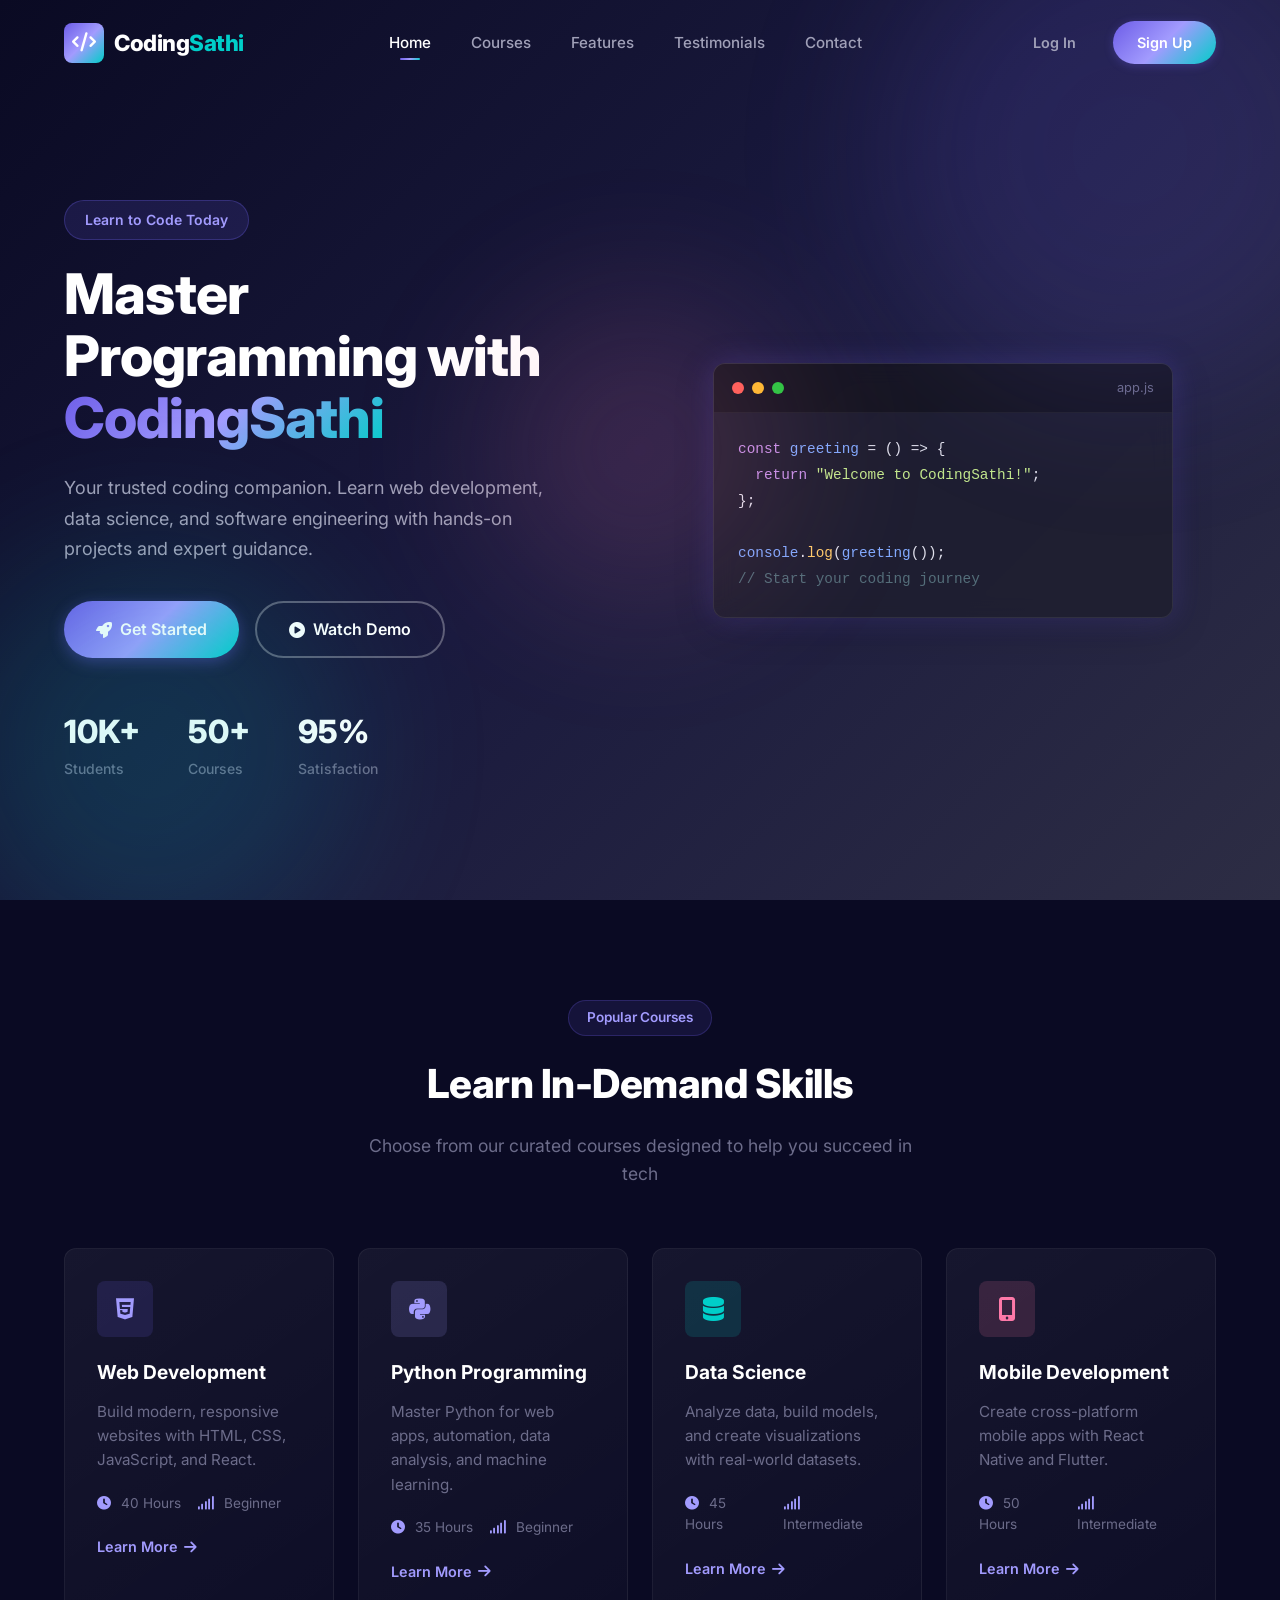
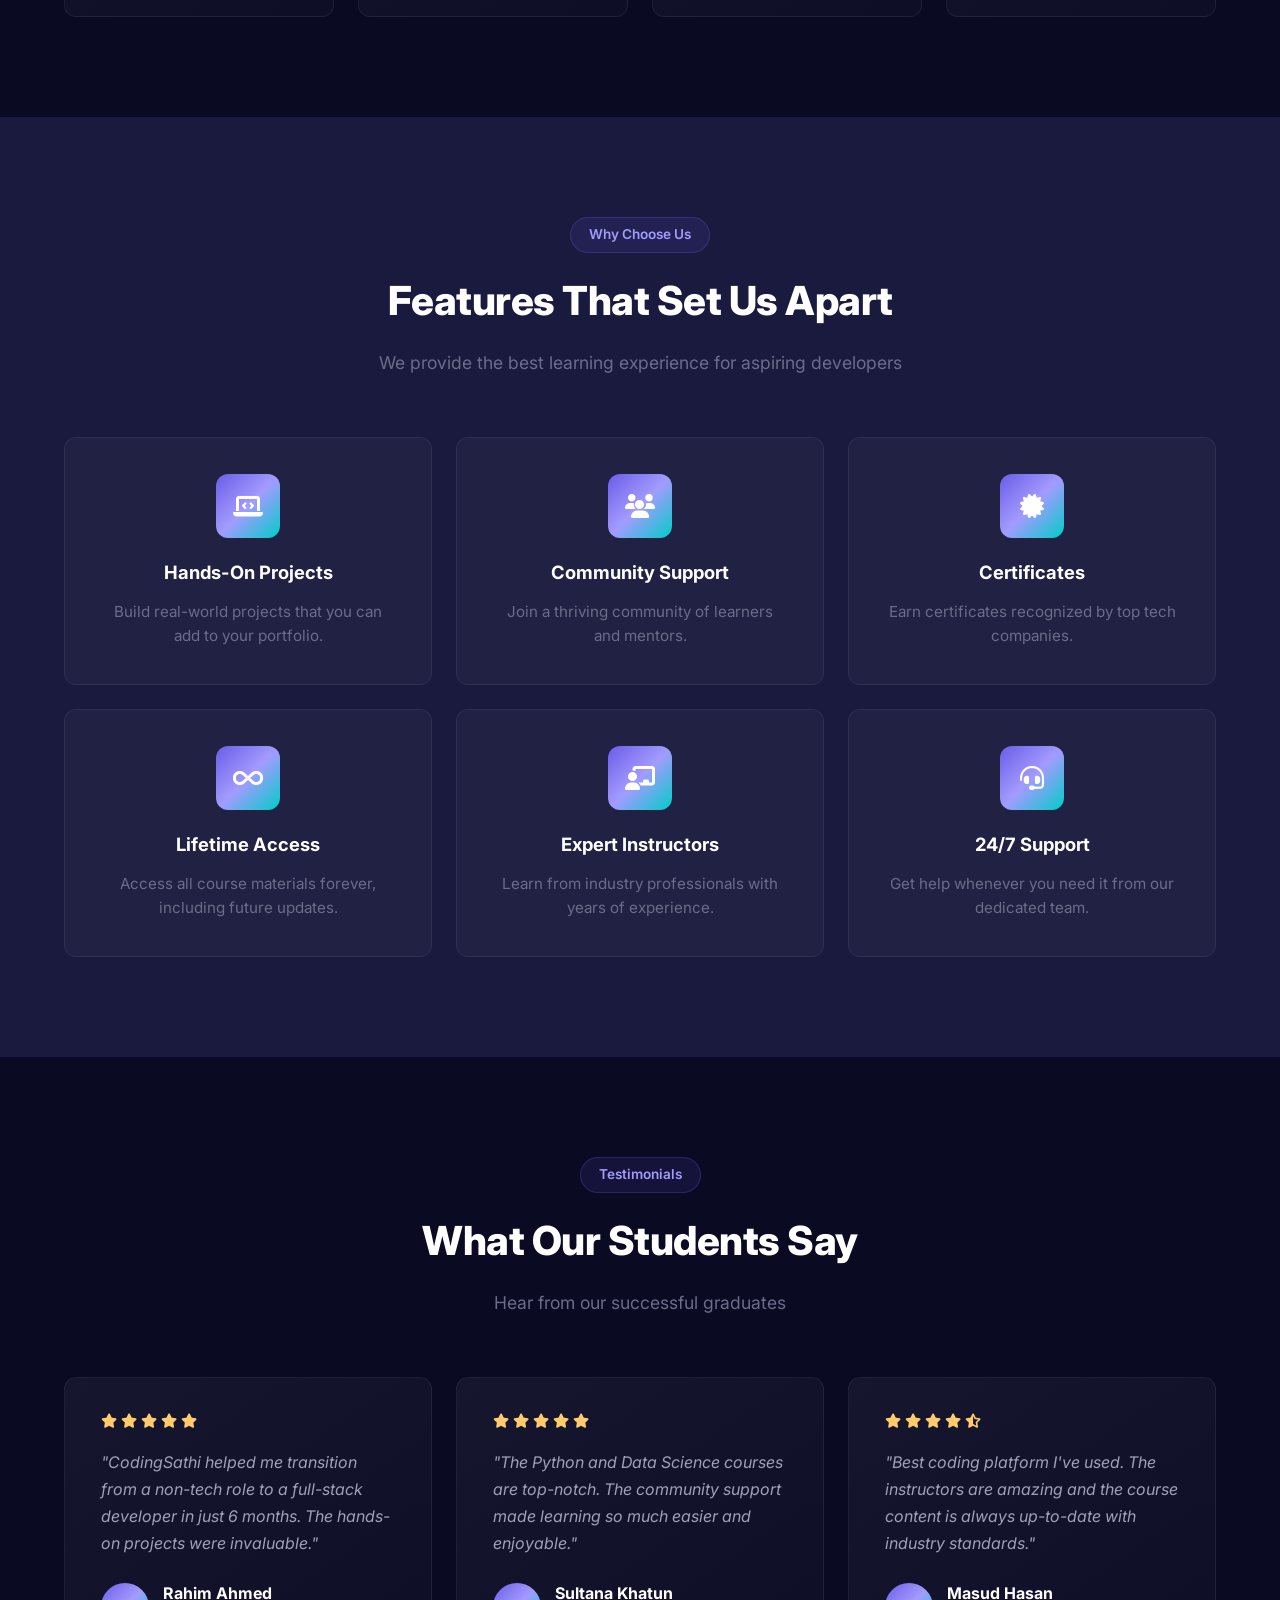
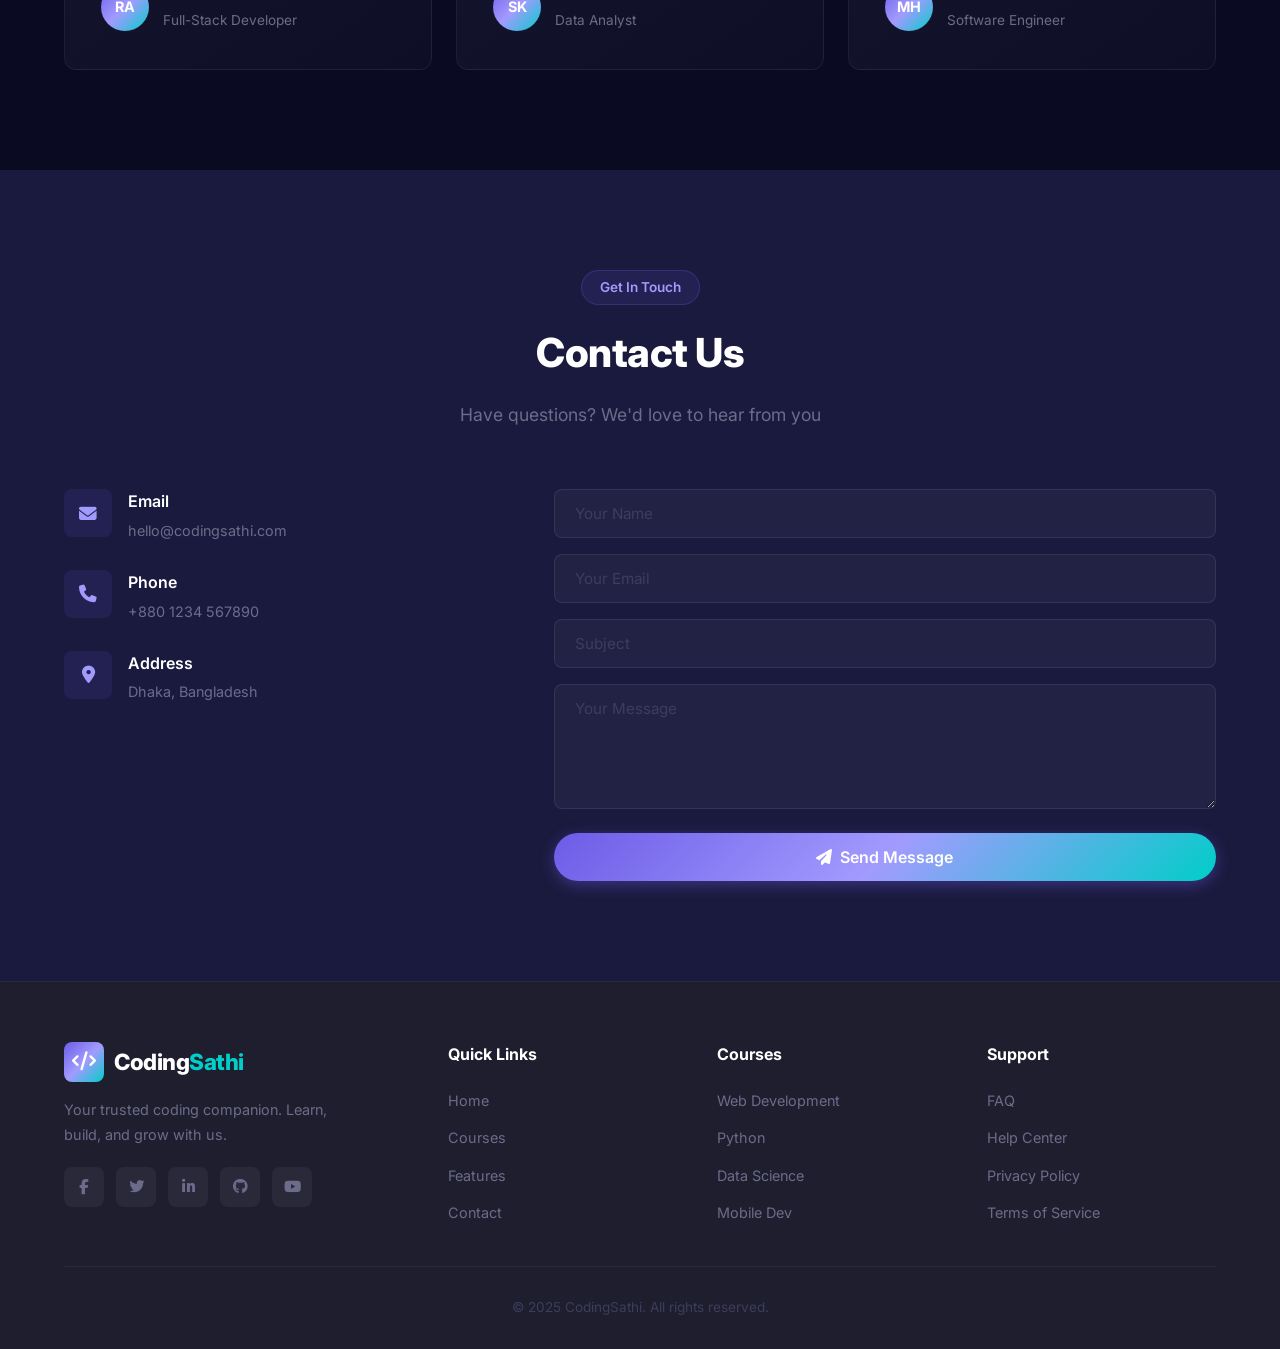
==== index.html @ 82d13d68 "feat: build CodingSathi website with beautiful navbar and landing page - Beautiful responsive navbar" ====
<!DOCTYPE html>
<html lang="en">
<head>
  <meta charset="UTF-8" />
  <meta name="viewport" content="width=device-width, initial-scale=1.0" />
  <title>CodingSathi - Your Coding Companion</title>
  <link rel="stylesheet" href="css/style.css" />
  <link rel="preconnect" href="https://fonts.googleapis.com" />
  <link rel="preconnect" href="https://fonts.gstatic.com" crossorigin />
  <link
    href="https://fonts.googleapis.com/css2?family=Inter:wght@400;500;600;700;800&display=swap"
    rel="stylesheet"
  />
  <link
    rel="stylesheet"
    href="https://cdnjs.cloudflare.com/ajax/libs/font-awesome/6.5.1/css/all.min.css"
  />
</head>
<body>
  <!-- Navbar -->
  <header class="navbar" id="navbar">
    <div class="navbar__container">
      <a href="#" class="navbar__logo">
        <span class="navbar__logo-icon">
          <i class="fas fa-code"></i>
        </span>
        <span class="navbar__logo-text">Coding<span class="highlight">Sathi</span></span>
      </a>

      <nav class="navbar__menu" id="navMenu">
        <ul class="navbar__links">
          <li><a href="#home" class="navbar__link active">Home</a></li>
          <li><a href="#courses" class="navbar__link">Courses</a></li>
          <li><a href="#features" class="navbar__link">Features</a></li>
          <li><a href="#testimonials" class="navbar__link">Testimonials</a></li>
          <li><a href="#contact" class="navbar__link">Contact</a></li>
        </ul>
      </nav>

      <div class="navbar__actions">
        <a href="#" class="navbar__btn navbar__btn--outline">Log In</a>
        <a href="#" class="navbar__btn navbar__btn--primary">Sign Up</a>
      </div>

      <button class="navbar__toggle" id="navToggle" aria-label="Toggle navigation">
        <span class="navbar__toggle-bar"></span>
        <span class="navbar__toggle-bar"></span>
        <span class="navbar__toggle-bar"></span>
      </button>
    </div>
  </header>

  <!-- Hero Section -->
  <section class="hero" id="home">
    <div class="hero__container">
      <div class="hero__content">
        <span class="hero__badge">Learn to Code Today</span>
        <h1 class="hero__title">
          Master Programming with
          <span class="gradient-text">CodingSathi</span>
        </h1>
        <p class="hero__description">
          Your trusted coding companion. Learn web development, data science,
          and software engineering with hands-on projects and expert guidance.
        </p>
        <div class="hero__buttons">
          <a href="#courses" class="btn btn--primary">
            <i class="fas fa-rocket"></i> Get Started
          </a>
          <a href="#features" class="btn btn--outline">
            <i class="fas fa-play-circle"></i> Watch Demo
          </a>
        </div>
        <div class="hero__stats">
          <div class="hero__stat">
            <span class="hero__stat-number">10K+</span>
            <span class="hero__stat-label">Students</span>
          </div>
          <div class="hero__stat">
            <span class="hero__stat-number">50+</span>
            <span class="hero__stat-label">Courses</span>
          </div>
          <div class="hero__stat">
            <span class="hero__stat-number">95%</span>
            <span class="hero__stat-label">Satisfaction</span>
          </div>
        </div>
      </div>
      <div class="hero__visual">
        <div class="hero__code-card">
          <div class="code-card__header">
            <span class="code-card__dot code-card__dot--red"></span>
            <span class="code-card__dot code-card__dot--yellow"></span>
            <span class="code-card__dot code-card__dot--green"></span>
            <span class="code-card__title">app.js</span>
          </div>
          <pre class="code-card__body"><code><span class="code-keyword">const</span> <span class="code-variable">greeting</span> = () => {
  <span class="code-keyword">return</span> <span class="code-string">"Welcome to CodingSathi!"</span>;
};

<span class="code-variable">console</span>.<span class="code-function">log</span>(<span class="code-variable">greeting</span>());
<span class="code-comment">// Start your coding journey</span></code></pre>
        </div>
      </div>
    </div>
    <div class="hero__bg-shapes">
      <div class="shape shape--1"></div>
      <div class="shape shape--2"></div>
      <div class="shape shape--3"></div>
    </div>
  </section>

  <!-- Courses Section -->
  <section class="courses" id="courses">
    <div class="section__container">
      <div class="section__header">
        <span class="section__badge">Popular Courses</span>
        <h2 class="section__title">Learn In-Demand Skills</h2>
        <p class="section__subtitle">
          Choose from our curated courses designed to help you succeed in tech
        </p>
      </div>
      <div class="courses__grid">
        <div class="course-card">
          <div class="course-card__icon course-card__icon--blue">
            <i class="fab fa-html5"></i>
          </div>
          <h3 class="course-card__title">Web Development</h3>
          <p class="course-card__description">
            Build modern, responsive websites with HTML, CSS, JavaScript, and React.
          </p>
          <div class="course-card__meta">
            <span><i class="fas fa-clock"></i> 40 Hours</span>
            <span><i class="fas fa-signal"></i> Beginner</span>
          </div>
          <a href="#" class="course-card__link">Learn More <i class="fas fa-arrow-right"></i></a>
        </div>

        <div class="course-card">
          <div class="course-card__icon course-card__icon--purple">
            <i class="fab fa-python"></i>
          </div>
          <h3 class="course-card__title">Python Programming</h3>
          <p class="course-card__description">
            Master Python for web apps, automation, data analysis, and machine learning.
          </p>
          <div class="course-card__meta">
            <span><i class="fas fa-clock"></i> 35 Hours</span>
            <span><i class="fas fa-signal"></i> Beginner</span>
          </div>
          <a href="#" class="course-card__link">Learn More <i class="fas fa-arrow-right"></i></a>
        </div>

        <div class="course-card">
          <div class="course-card__icon course-card__icon--green">
            <i class="fas fa-database"></i>
          </div>
          <h3 class="course-card__title">Data Science</h3>
          <p class="course-card__description">
            Analyze data, build models, and create visualizations with real-world datasets.
          </p>
          <div class="course-card__meta">
            <span><i class="fas fa-clock"></i> 45 Hours</span>
            <span><i class="fas fa-signal"></i> Intermediate</span>
          </div>
          <a href="#" class="course-card__link">Learn More <i class="fas fa-arrow-right"></i></a>
        </div>

        <div class="course-card">
          <div class="course-card__icon course-card__icon--orange">
            <i class="fas fa-mobile-alt"></i>
          </div>
          <h3 class="course-card__title">Mobile Development</h3>
          <p class="course-card__description">
            Create cross-platform mobile apps with React Native and Flutter.
          </p>
          <div class="course-card__meta">
            <span><i class="fas fa-clock"></i> 50 Hours</span>
            <span><i class="fas fa-signal"></i> Intermediate</span>
          </div>
          <a href="#" class="course-card__link">Learn More <i class="fas fa-arrow-right"></i></a>
        </div>
      </div>
    </div>
  </section>

  <!-- Features Section -->
  <section class="features" id="features">
    <div class="section__container">
      <div class="section__header">
        <span class="section__badge">Why Choose Us</span>
        <h2 class="section__title">Features That Set Us Apart</h2>
        <p class="section__subtitle">
          We provide the best learning experience for aspiring developers
        </p>
      </div>
      <div class="features__grid">
        <div class="feature-card">
          <div class="feature-card__icon">
            <i class="fas fa-laptop-code"></i>
          </div>
          <h3 class="feature-card__title">Hands-On Projects</h3>
          <p class="feature-card__description">
            Build real-world projects that you can add to your portfolio.
          </p>
        </div>
        <div class="feature-card">
          <div class="feature-card__icon">
            <i class="fas fa-users"></i>
          </div>
          <h3 class="feature-card__title">Community Support</h3>
          <p class="feature-card__description">
            Join a thriving community of learners and mentors.
          </p>
        </div>
        <div class="feature-card">
          <div class="feature-card__icon">
            <i class="fas fa-certificate"></i>
          </div>
          <h3 class="feature-card__title">Certificates</h3>
          <p class="feature-card__description">
            Earn certificates recognized by top tech companies.
          </p>
        </div>
        <div class="feature-card">
          <div class="feature-card__icon">
            <i class="fas fa-infinity"></i>
          </div>
          <h3 class="feature-card__title">Lifetime Access</h3>
          <p class="feature-card__description">
            Access all course materials forever, including future updates.
          </p>
        </div>
        <div class="feature-card">
          <div class="feature-card__icon">
            <i class="fas fa-chalkboard-teacher"></i>
          </div>
          <h3 class="feature-card__title">Expert Instructors</h3>
          <p class="feature-card__description">
            Learn from industry professionals with years of experience.
          </p>
        </div>
        <div class="feature-card">
          <div class="feature-card__icon">
            <i class="fas fa-headset"></i>
          </div>
          <h3 class="feature-card__title">24/7 Support</h3>
          <p class="feature-card__description">
            Get help whenever you need it from our dedicated team.
          </p>
        </div>
      </div>
    </div>
  </section>

  <!-- Testimonials Section -->
  <section class="testimonials" id="testimonials">
    <div class="section__container">
      <div class="section__header">
        <span class="section__badge">Testimonials</span>
        <h2 class="section__title">What Our Students Say</h2>
        <p class="section__subtitle">
          Hear from our successful graduates
        </p>
      </div>
      <div class="testimonials__grid">
        <div class="testimonial-card">
          <div class="testimonial-card__stars">
            <i class="fas fa-star"></i>
            <i class="fas fa-star"></i>
            <i class="fas fa-star"></i>
            <i class="fas fa-star"></i>
            <i class="fas fa-star"></i>
          </div>
          <p class="testimonial-card__text">
            "CodingSathi helped me transition from a non-tech role to a full-stack developer
            in just 6 months. The hands-on projects were invaluable."
          </p>
          <div class="testimonial-card__author">
            <div class="testimonial-card__avatar">RA</div>
            <div>
              <h4 class="testimonial-card__name">Rahim Ahmed</h4>
              <span class="testimonial-card__role">Full-Stack Developer</span>
            </div>
          </div>
        </div>
        <div class="testimonial-card">
          <div class="testimonial-card__stars">
            <i class="fas fa-star"></i>
            <i class="fas fa-star"></i>
            <i class="fas fa-star"></i>
            <i class="fas fa-star"></i>
            <i class="fas fa-star"></i>
          </div>
          <p class="testimonial-card__text">
            "The Python and Data Science courses are top-notch. The community support
            made learning so much easier and enjoyable."
          </p>
          <div class="testimonial-card__author">
            <div class="testimonial-card__avatar">SK</div>
            <div>
              <h4 class="testimonial-card__name">Sultana Khatun</h4>
              <span class="testimonial-card__role">Data Analyst</span>
            </div>
          </div>
        </div>
        <div class="testimonial-card">
          <div class="testimonial-card__stars">
            <i class="fas fa-star"></i>
            <i class="fas fa-star"></i>
            <i class="fas fa-star"></i>
            <i class="fas fa-star"></i>
            <i class="fas fa-star-half-alt"></i>
          </div>
          <p class="testimonial-card__text">
            "Best coding platform I've used. The instructors are amazing and the
            course content is always up-to-date with industry standards."
          </p>
          <div class="testimonial-card__author">
            <div class="testimonial-card__avatar">MH</div>
            <div>
              <h4 class="testimonial-card__name">Masud Hasan</h4>
              <span class="testimonial-card__role">Software Engineer</span>
            </div>
          </div>
        </div>
      </div>
    </div>
  </section>

  <!-- Contact Section -->
  <section class="contact" id="contact">
    <div class="section__container">
      <div class="section__header">
        <span class="section__badge">Get In Touch</span>
        <h2 class="section__title">Contact Us</h2>
        <p class="section__subtitle">
          Have questions? We'd love to hear from you
        </p>
      </div>
      <div class="contact__wrapper">
        <div class="contact__info">
          <div class="contact__info-item">
            <div class="contact__info-icon">
              <i class="fas fa-envelope"></i>
            </div>
            <div>
              <h4>Email</h4>
              <p>hello@codingsathi.com</p>
            </div>
          </div>
          <div class="contact__info-item">
            <div class="contact__info-icon">
              <i class="fas fa-phone"></i>
            </div>
            <div>
              <h4>Phone</h4>
              <p>+880 1234 567890</p>
            </div>
          </div>
          <div class="contact__info-item">
            <div class="contact__info-icon">
              <i class="fas fa-map-marker-alt"></i>
            </div>
            <div>
              <h4>Address</h4>
              <p>Dhaka, Bangladesh</p>
            </div>
          </div>
        </div>
        <form class="contact__form" id="contactForm">
          <div class="contact__form-group">
            <input type="text" placeholder="Your Name" required />
          </div>
          <div class="contact__form-group">
            <input type="email" placeholder="Your Email" required />
          </div>
          <div class="contact__form-group">
            <input type="text" placeholder="Subject" />
          </div>
          <div class="contact__form-group">
            <textarea rows="5" placeholder="Your Message" required></textarea>
          </div>
          <button type="submit" class="btn btn--primary btn--full">
            <i class="fas fa-paper-plane"></i> Send Message
          </button>
        </form>
      </div>
    </div>
  </section>

  <!-- Footer -->
  <footer class="footer">
    <div class="footer__container">
      <div class="footer__grid">
        <div class="footer__brand">
          <a href="#" class="navbar__logo">
            <span class="navbar__logo-icon">
              <i class="fas fa-code"></i>
            </span>
            <span class="navbar__logo-text">Coding<span class="highlight">Sathi</span></span>
          </a>
          <p class="footer__description">
            Your trusted coding companion. Learn, build, and grow with us.
          </p>
          <div class="footer__socials">
            <a href="#" class="footer__social-link"><i class="fab fa-facebook-f"></i></a>
            <a href="#" class="footer__social-link"><i class="fab fa-twitter"></i></a>
            <a href="#" class="footer__social-link"><i class="fab fa-linkedin-in"></i></a>
            <a href="#" class="footer__social-link"><i class="fab fa-github"></i></a>
            <a href="#" class="footer__social-link"><i class="fab fa-youtube"></i></a>
          </div>
        </div>
        <div class="footer__links">
          <h4>Quick Links</h4>
          <ul>
            <li><a href="#home">Home</a></li>
            <li><a href="#courses">Courses</a></li>
            <li><a href="#features">Features</a></li>
            <li><a href="#contact">Contact</a></li>
          </ul>
        </div>
        <div class="footer__links">
          <h4>Courses</h4>
          <ul>
            <li><a href="#">Web Development</a></li>
            <li><a href="#">Python</a></li>
            <li><a href="#">Data Science</a></li>
            <li><a href="#">Mobile Dev</a></li>
          </ul>
        </div>
        <div class="footer__links">
          <h4>Support</h4>
          <ul>
            <li><a href="#">FAQ</a></li>
            <li><a href="#">Help Center</a></li>
            <li><a href="#">Privacy Policy</a></li>
            <li><a href="#">Terms of Service</a></li>
          </ul>
        </div>
      </div>
      <div class="footer__bottom">
        <p>&copy; 2025 CodingSathi. All rights reserved.</p>
      </div>
    </div>
  </footer>

  <script src="js/main.js"></script>
</body>
</html>
---- css/style.css ----
/* ===== CSS VARIABLES ===== */
:root {
  --primary: #6c5ce7;
  --primary-dark: #5a4bd1;
  --primary-light: #a29bfe;
  --secondary: #00cec9;
  --accent: #fd79a8;
  --dark: #0a0a23;
  --dark-light: #1a1a3e;
  --gray-900: #1e1e2e;
  --gray-800: #2d2d44;
  --gray-700: #3d3d5c;
  --gray-600: #6c6c8a;
  --gray-400: #a0a0b8;
  --gray-200: #e0e0ec;
  --gray-100: #f0f0f8;
  --white: #ffffff;
  --gradient-primary: linear-gradient(135deg, #6c5ce7 0%, #a29bfe 50%, #00cec9 100%);
  --gradient-hero: linear-gradient(135deg, #0a0a23 0%, #1a1a3e 50%, #2d2d44 100%);
  --gradient-card: linear-gradient(145deg, rgba(255, 255, 255, 0.05), rgba(255, 255, 255, 0.02));
  --shadow-sm: 0 2px 8px rgba(0, 0, 0, 0.1);
  --shadow-md: 0 4px 20px rgba(0, 0, 0, 0.15);
  --shadow-lg: 0 8px 40px rgba(0, 0, 0, 0.2);
  --shadow-glow: 0 0 30px rgba(108, 92, 231, 0.3);
  --radius-sm: 8px;
  --radius-md: 12px;
  --radius-lg: 20px;
  --radius-full: 50px;
  --transition: all 0.3s cubic-bezier(0.4, 0, 0.2, 1);
  --font: "Inter", sans-serif;
}

/* ===== RESET & BASE ===== */
*,
*::before,
*::after {
  margin: 0;
  padding: 0;
  box-sizing: border-box;
}

html {
  scroll-behavior: smooth;
  font-size: 16px;
}

body {
  font-family: var(--font);
  background-color: var(--dark);
  color: var(--gray-200);
  line-height: 1.6;
  overflow-x: hidden;
}

a {
  text-decoration: none;
  color: inherit;
}

ul {
  list-style: none;
}

img {
  max-width: 100%;
  display: block;
}

/* ===== UTILITY CLASSES ===== */
.gradient-text {
  background: var(--gradient-primary);
  -webkit-background-clip: text;
  background-clip: text;
  -webkit-text-fill-color: transparent;
}

.highlight {
  color: var(--secondary);
}

.btn {
  display: inline-flex;
  align-items: center;
  gap: 8px;
  padding: 14px 32px;
  border-radius: var(--radius-full);
  font-family: var(--font);
  font-size: 1rem;
  font-weight: 600;
  cursor: pointer;
  transition: var(--transition);
  border: none;
  text-decoration: none;
}

.btn--primary {
  background: var(--gradient-primary);
  color: var(--white);
  box-shadow: 0 4px 15px rgba(108, 92, 231, 0.4);
}

.btn--primary:hover {
  transform: translateY(-2px);
  box-shadow: 0 6px 25px rgba(108, 92, 231, 0.6);
}

.btn--outline {
  background: transparent;
  color: var(--white);
  border: 2px solid rgba(255, 255, 255, 0.3);
}

.btn--outline:hover {
  border-color: var(--primary-light);
  background: rgba(108, 92, 231, 0.1);
  transform: translateY(-2px);
}

.btn--full {
  width: 100%;
  justify-content: center;
}

/* ===== NAVBAR ===== */
.navbar {
  position: fixed;
  top: 0;
  left: 0;
  width: 100%;
  z-index: 1000;
  padding: 20px 0;
  transition: var(--transition);
}

.navbar.scrolled {
  padding: 12px 0;
  background: rgba(10, 10, 35, 0.85);
  backdrop-filter: blur(20px);
  -webkit-backdrop-filter: blur(20px);
  border-bottom: 1px solid rgba(255, 255, 255, 0.05);
  box-shadow: 0 4px 30px rgba(0, 0, 0, 0.3);
}

.navbar__container {
  max-width: 1200px;
  margin: 0 auto;
  padding: 0 24px;
  display: flex;
  align-items: center;
  justify-content: space-between;
}

.navbar__logo {
  display: flex;
  align-items: center;
  gap: 10px;
  z-index: 1001;
}

.navbar__logo-icon {
  display: flex;
  align-items: center;
  justify-content: center;
  width: 40px;
  height: 40px;
  border-radius: var(--radius-sm);
  background: var(--gradient-primary);
  color: var(--white);
  font-size: 1.2rem;
}

.navbar__logo-text {
  font-size: 1.4rem;
  font-weight: 800;
  color: var(--white);
  letter-spacing: -0.5px;
}

.navbar__menu {
  display: flex;
  align-items: center;
}

.navbar__links {
  display: flex;
  align-items: center;
  gap: 8px;
}

.navbar__link {
  position: relative;
  padding: 8px 16px;
  font-size: 0.95rem;
  font-weight: 500;
  color: var(--gray-400);
  border-radius: var(--radius-sm);
  transition: var(--transition);
}

.navbar__link:hover,
.navbar__link.active {
  color: var(--white);
}

.navbar__link::after {
  content: "";
  position: absolute;
  bottom: 0;
  left: 50%;
  transform: translateX(-50%) scaleX(0);
  width: 20px;
  height: 2px;
  background: var(--gradient-primary);
  border-radius: 2px;
  transition: var(--transition);
}

.navbar__link:hover::after,
.navbar__link.active::after {
  transform: translateX(-50%) scaleX(1);
}

.navbar__actions {
  display: flex;
  align-items: center;
  gap: 12px;
}

.navbar__btn {
  padding: 10px 24px;
  border-radius: var(--radius-full);
  font-size: 0.9rem;
  font-weight: 600;
  transition: var(--transition);
}

.navbar__btn--outline {
  color: var(--gray-400);
  border: 1px solid transparent;
}

.navbar__btn--outline:hover {
  color: var(--white);
  background: rgba(255, 255, 255, 0.05);
}

.navbar__btn--primary {
  background: var(--gradient-primary);
  color: var(--white);
  box-shadow: 0 2px 10px rgba(108, 92, 231, 0.3);
}

.navbar__btn--primary:hover {
  transform: translateY(-1px);
  box-shadow: 0 4px 20px rgba(108, 92, 231, 0.5);
}

/* Hamburger Toggle */
.navbar__toggle {
  display: none;
  flex-direction: column;
  justify-content: center;
  align-items: center;
  gap: 5px;
  width: 40px;
  height: 40px;
  background: none;
  border: none;
  cursor: pointer;
  z-index: 1001;
  padding: 8px;
}

.navbar__toggle-bar {
  display: block;
  width: 24px;
  height: 2.5px;
  background: var(--white);
  border-radius: 2px;
  transition: var(--transition);
}

.navbar__toggle.active .navbar__toggle-bar:nth-child(1) {
  transform: translateY(7.5px) rotate(45deg);
}

.navbar__toggle.active .navbar__toggle-bar:nth-child(2) {
  opacity: 0;
  transform: scaleX(0);
}

.navbar__toggle.active .navbar__toggle-bar:nth-child(3) {
  transform: translateY(-7.5px) rotate(-45deg);
}

/* ===== HERO SECTION ===== */
.hero {
  position: relative;
  min-height: 100vh;
  display: flex;
  align-items: center;
  background: var(--gradient-hero);
  overflow: hidden;
  padding-top: 80px;
}

.hero__container {
  max-width: 1200px;
  margin: 0 auto;
  padding: 60px 24px;
  display: grid;
  grid-template-columns: 1fr 1fr;
  gap: 60px;
  align-items: center;
}

.hero__badge {
  display: inline-block;
  padding: 8px 20px;
  background: rgba(108, 92, 231, 0.15);
  border: 1px solid rgba(108, 92, 231, 0.3);
  border-radius: var(--radius-full);
  font-size: 0.875rem;
  font-weight: 600;
  color: var(--primary-light);
  margin-bottom: 24px;
}

.hero__title {
  font-size: 3.5rem;
  font-weight: 800;
  line-height: 1.1;
  color: var(--white);
  margin-bottom: 24px;
  letter-spacing: -1px;
}

.hero__description {
  font-size: 1.125rem;
  color: var(--gray-400);
  max-width: 520px;
  margin-bottom: 36px;
  line-height: 1.7;
}

.hero__buttons {
  display: flex;
  gap: 16px;
  margin-bottom: 48px;
  flex-wrap: wrap;
}

.hero__stats {
  display: flex;
  gap: 48px;
}

.hero__stat {
  display: flex;
  flex-direction: column;
}

.hero__stat-number {
  font-size: 2rem;
  font-weight: 800;
  color: var(--white);
}

.hero__stat-label {
  font-size: 0.875rem;
  color: var(--gray-600);
  font-weight: 500;
}

/* Code Card */
.hero__visual {
  display: flex;
  justify-content: center;
}

.hero__code-card {
  width: 100%;
  max-width: 460px;
  background: rgba(30, 30, 46, 0.8);
  border: 1px solid rgba(255, 255, 255, 0.08);
  border-radius: var(--radius-md);
  overflow: hidden;
  box-shadow: var(--shadow-lg), var(--shadow-glow);
  backdrop-filter: blur(10px);
  animation: floatCard 6s ease-in-out infinite;
}

@keyframes floatCard {
  0%, 100% { transform: translateY(0); }
  50% { transform: translateY(-10px); }
}

.code-card__header {
  display: flex;
  align-items: center;
  gap: 8px;
  padding: 14px 18px;
  background: rgba(0, 0, 0, 0.3);
  border-bottom: 1px solid rgba(255, 255, 255, 0.05);
}

.code-card__dot {
  width: 12px;
  height: 12px;
  border-radius: 50%;
}

.code-card__dot--red { background: #ff5f57; }
.code-card__dot--yellow { background: #ffbd2e; }
.code-card__dot--green { background: #28c840; }

.code-card__title {
  margin-left: auto;
  font-size: 0.8rem;
  color: var(--gray-600);
}

.code-card__body {
  padding: 24px;
  font-family: "Fira Code", "Courier New", monospace;
  font-size: 0.9rem;
  line-height: 1.8;
  overflow-x: auto;
}

.code-keyword { color: #c792ea; }
.code-variable { color: #82aaff; }
.code-string { color: #c3e88d; }
.code-function { color: #ffcb6b; }
.code-comment { color: #546e7a; }

/* Hero Background Shapes */
.hero__bg-shapes {
  position: absolute;
  inset: 0;
  pointer-events: none;
  overflow: hidden;
}

.shape {
  position: absolute;
  border-radius: 50%;
  filter: blur(80px);
  opacity: 0.15;
}

.shape--1 {
  width: 500px;
  height: 500px;
  background: var(--primary);
  top: -100px;
  right: -100px;
  animation: pulse 8s ease-in-out infinite;
}

.shape--2 {
  width: 400px;
  height: 400px;
  background: var(--secondary);
  bottom: -50px;
  left: -50px;
  animation: pulse 10s ease-in-out infinite reverse;
}

.shape--3 {
  width: 300px;
  height: 300px;
  background: var(--accent);
  top: 50%;
  left: 50%;
  transform: translate(-50%, -50%);
  animation: pulse 12s ease-in-out infinite;
}

@keyframes pulse {
  0%, 100% { opacity: 0.15; transform: scale(1); }
  50% { opacity: 0.25; transform: scale(1.1); }
}

/* ===== SECTION COMMON ===== */
.section__container {
  max-width: 1200px;
  margin: 0 auto;
  padding: 100px 24px;
}

.section__header {
  text-align: center;
  margin-bottom: 60px;
}

.section__badge {
  display: inline-block;
  padding: 6px 18px;
  background: rgba(108, 92, 231, 0.12);
  border: 1px solid rgba(108, 92, 231, 0.25);
  border-radius: var(--radius-full);
  font-size: 0.85rem;
  font-weight: 600;
  color: var(--primary-light);
  margin-bottom: 16px;
}

.section__title {
  font-size: 2.5rem;
  font-weight: 800;
  color: var(--white);
  margin-bottom: 16px;
  letter-spacing: -0.5px;
}

.section__subtitle {
  font-size: 1.1rem;
  color: var(--gray-600);
  max-width: 560px;
  margin: 0 auto;
}

/* ===== COURSES SECTION ===== */
.courses {
  background: var(--dark);
}

.courses__grid {
  display: grid;
  grid-template-columns: repeat(auto-fit, minmax(260px, 1fr));
  gap: 24px;
}

.course-card {
  position: relative;
  padding: 32px;
  background: var(--gradient-card);
  border: 1px solid rgba(255, 255, 255, 0.06);
  border-radius: var(--radius-md);
  transition: var(--transition);
  overflow: hidden;
}

.course-card::before {
  content: "";
  position: absolute;
  inset: 0;
  background: linear-gradient(135deg, rgba(108, 92, 231, 0.08), transparent);
  opacity: 0;
  transition: var(--transition);
}

.course-card:hover {
  transform: translateY(-4px);
  border-color: rgba(108, 92, 231, 0.3);
  box-shadow: var(--shadow-glow);
}

.course-card:hover::before {
  opacity: 1;
}

.course-card__icon {
  width: 56px;
  height: 56px;
  display: flex;
  align-items: center;
  justify-content: center;
  border-radius: var(--radius-sm);
  font-size: 1.5rem;
  margin-bottom: 20px;
  position: relative;
}

.course-card__icon--blue {
  background: rgba(108, 92, 231, 0.15);
  color: var(--primary-light);
}

.course-card__icon--purple {
  background: rgba(162, 155, 254, 0.15);
  color: #a29bfe;
}

.course-card__icon--green {
  background: rgba(0, 206, 201, 0.15);
  color: var(--secondary);
}

.course-card__icon--orange {
  background: rgba(253, 121, 168, 0.15);
  color: var(--accent);
}

.course-card__title {
  font-size: 1.2rem;
  font-weight: 700;
  color: var(--white);
  margin-bottom: 12px;
}

.course-card__description {
  font-size: 0.95rem;
  color: var(--gray-600);
  margin-bottom: 20px;
  line-height: 1.6;
}

.course-card__meta {
  display: flex;
  gap: 16px;
  margin-bottom: 20px;
  font-size: 0.85rem;
  color: var(--gray-600);
}

.course-card__meta i {
  margin-right: 6px;
  color: var(--primary-light);
}

.course-card__link {
  display: inline-flex;
  align-items: center;
  gap: 6px;
  font-size: 0.9rem;
  font-weight: 600;
  color: var(--primary-light);
  transition: var(--transition);
  position: relative;
}

.course-card__link:hover {
  color: var(--white);
  gap: 10px;
}

/* ===== FEATURES SECTION ===== */
.features {
  background: var(--dark-light);
}

.features__grid {
  display: grid;
  grid-template-columns: repeat(auto-fit, minmax(300px, 1fr));
  gap: 24px;
}

.feature-card {
  padding: 36px;
  background: rgba(255, 255, 255, 0.03);
  border: 1px solid rgba(255, 255, 255, 0.06);
  border-radius: var(--radius-md);
  transition: var(--transition);
  text-align: center;
}

.feature-card:hover {
  transform: translateY(-4px);
  background: rgba(255, 255, 255, 0.06);
  border-color: rgba(108, 92, 231, 0.2);
}

.feature-card__icon {
  width: 64px;
  height: 64px;
  display: flex;
  align-items: center;
  justify-content: center;
  margin: 0 auto 20px;
  background: var(--gradient-primary);
  border-radius: var(--radius-md);
  font-size: 1.5rem;
  color: var(--white);
}

.feature-card__title {
  font-size: 1.15rem;
  font-weight: 700;
  color: var(--white);
  margin-bottom: 12px;
}

.feature-card__description {
  font-size: 0.95rem;
  color: var(--gray-600);
  line-height: 1.6;
}

/* ===== TESTIMONIALS SECTION ===== */
.testimonials {
  background: var(--dark);
}

.testimonials__grid {
  display: grid;
  grid-template-columns: repeat(auto-fit, minmax(300px, 1fr));
  gap: 24px;
}

.testimonial-card {
  padding: 36px;
  background: var(--gradient-card);
  border: 1px solid rgba(255, 255, 255, 0.06);
  border-radius: var(--radius-md);
  transition: var(--transition);
}

.testimonial-card:hover {
  transform: translateY(-4px);
  border-color: rgba(108, 92, 231, 0.3);
}

.testimonial-card__stars {
  display: flex;
  gap: 4px;
  margin-bottom: 20px;
  color: #ffcb6b;
  font-size: 0.9rem;
}

.testimonial-card__text {
  font-size: 1rem;
  color: var(--gray-400);
  line-height: 1.7;
  margin-bottom: 24px;
  font-style: italic;
}

.testimonial-card__author {
  display: flex;
  align-items: center;
  gap: 14px;
}

.testimonial-card__avatar {
  width: 48px;
  height: 48px;
  display: flex;
  align-items: center;
  justify-content: center;
  background: var(--gradient-primary);
  border-radius: 50%;
  font-size: 0.9rem;
  font-weight: 700;
  color: var(--white);
}

.testimonial-card__name {
  font-size: 1rem;
  font-weight: 700;
  color: var(--white);
}

.testimonial-card__role {
  font-size: 0.85rem;
  color: var(--gray-600);
}

/* ===== CONTACT SECTION ===== */
.contact {
  background: var(--dark-light);
}

.contact__wrapper {
  display: grid;
  grid-template-columns: 1fr 1.5fr;
  gap: 48px;
  align-items: start;
}

.contact__info {
  display: flex;
  flex-direction: column;
  gap: 28px;
}

.contact__info-item {
  display: flex;
  align-items: flex-start;
  gap: 16px;
}

.contact__info-icon {
  width: 48px;
  height: 48px;
  display: flex;
  align-items: center;
  justify-content: center;
  background: rgba(108, 92, 231, 0.12);
  border-radius: var(--radius-sm);
  color: var(--primary-light);
  font-size: 1.1rem;
  flex-shrink: 0;
}

.contact__info-item h4 {
  font-size: 1rem;
  font-weight: 600;
  color: var(--white);
  margin-bottom: 4px;
}

.contact__info-item p {
  font-size: 0.9rem;
  color: var(--gray-600);
}

.contact__form {
  display: flex;
  flex-direction: column;
  gap: 16px;
}

.contact__form-group input,
.contact__form-group textarea {
  width: 100%;
  padding: 14px 20px;
  background: rgba(255, 255, 255, 0.04);
  border: 1px solid rgba(255, 255, 255, 0.08);
  border-radius: var(--radius-sm);
  color: var(--white);
  font-family: var(--font);
  font-size: 0.95rem;
  transition: var(--transition);
  outline: none;
}

.contact__form-group input::placeholder,
.contact__form-group textarea::placeholder {
  color: var(--gray-700);
}

.contact__form-group input:focus,
.contact__form-group textarea:focus {
  border-color: var(--primary);
  background: rgba(108, 92, 231, 0.05);
  box-shadow: 0 0 0 3px rgba(108, 92, 231, 0.1);
}

.contact__form-group textarea {
  resize: vertical;
  min-height: 120px;
}

/* ===== FOOTER ===== */
.footer {
  background: var(--gray-900);
  border-top: 1px solid rgba(255, 255, 255, 0.05);
}

.footer__container {
  max-width: 1200px;
  margin: 0 auto;
  padding: 60px 24px 30px;
}

.footer__grid {
  display: grid;
  grid-template-columns: 1.5fr 1fr 1fr 1fr;
  gap: 40px;
  margin-bottom: 40px;
}

.footer__description {
  margin-top: 16px;
  font-size: 0.9rem;
  color: var(--gray-600);
  line-height: 1.7;
  max-width: 300px;
}

.footer__socials {
  display: flex;
  gap: 12px;
  margin-top: 20px;
}

.footer__social-link {
  width: 40px;
  height: 40px;
  display: flex;
  align-items: center;
  justify-content: center;
  border-radius: var(--radius-sm);
  background: rgba(255, 255, 255, 0.05);
  color: var(--gray-600);
  font-size: 0.95rem;
  transition: var(--transition);
}

.footer__social-link:hover {
  background: var(--primary);
  color: var(--white);
  transform: translateY(-2px);
}

.footer__links h4 {
  font-size: 1rem;
  font-weight: 700;
  color: var(--white);
  margin-bottom: 20px;
}

.footer__links ul {
  display: flex;
  flex-direction: column;
  gap: 12px;
}

.footer__links a {
  font-size: 0.9rem;
  color: var(--gray-600);
  transition: var(--transition);
}

.footer__links a:hover {
  color: var(--primary-light);
  padding-left: 4px;
}

.footer__bottom {
  padding-top: 30px;
  border-top: 1px solid rgba(255, 255, 255, 0.05);
  text-align: center;
  font-size: 0.85rem;
  color: var(--gray-700);
}

/* ===== ANIMATIONS ===== */
@keyframes fadeInUp {
  from {
    opacity: 0;
    transform: translateY(30px);
  }
  to {
    opacity: 1;
    transform: translateY(0);
  }
}

.fade-in-up {
  animation: fadeInUp 0.6s ease-out forwards;
}

/* ===== RESPONSIVE ===== */
@media (max-width: 1024px) {
  .hero__title {
    font-size: 2.8rem;
  }

  .hero__container {
    gap: 40px;
  }

  .footer__grid {
    grid-template-columns: 1fr 1fr;
  }
}

@media (max-width: 768px) {
  /* Mobile Navbar */
  .navbar__menu {
    position: fixed;
    top: 0;
    right: -100%;
    width: 80%;
    max-width: 360px;
    height: 100vh;
    background: rgba(10, 10, 35, 0.97);
    backdrop-filter: blur(20px);
    -webkit-backdrop-filter: blur(20px);
    flex-direction: column;
    justify-content: center;
    padding: 40px;
    transition: right 0.4s cubic-bezier(0.4, 0, 0.2, 1);
    border-left: 1px solid rgba(255, 255, 255, 0.05);
  }

  .navbar__menu.open {
    right: 0;
  }

  .navbar__links {
    flex-direction: column;
    gap: 8px;
    width: 100%;
  }

  .navbar__link {
    display: block;
    padding: 14px 20px;
    font-size: 1.1rem;
    border-radius: var(--radius-sm);
    width: 100%;
  }

  .navbar__link:hover,
  .navbar__link.active {
    background: rgba(108, 92, 231, 0.1);
  }

  .navbar__link::after {
    display: none;
  }

  .navbar__actions {
    display: none;
  }

  .navbar__toggle {
    display: flex;
  }

  /* Mobile Overlay */
  .nav-overlay {
    position: fixed;
    inset: 0;
    background: rgba(0, 0, 0, 0.5);
    z-index: 999;
    opacity: 0;
    visibility: hidden;
    transition: var(--transition);
  }

  .nav-overlay.active {
    opacity: 1;
    visibility: visible;
  }

  /* Hero */
  .hero__container {
    grid-template-columns: 1fr;
    text-align: center;
    padding-top: 40px;
  }

  .hero__title {
    font-size: 2.2rem;
  }

  .hero__description {
    margin-left: auto;
    margin-right: auto;
  }

  .hero__buttons {
    justify-content: center;
  }

  .hero__stats {
    justify-content: center;
  }

  .hero__visual {
    order: -1;
  }

  .hero__code-card {
    max-width: 380px;
  }

  /* Contact */
  .contact__wrapper {
    grid-template-columns: 1fr;
  }

  /* Section */
  .section__title {
    font-size: 2rem;
  }

  .footer__grid {
    grid-template-columns: 1fr;
    gap: 30px;
  }
}

@media (max-width: 480px) {
  .hero__title {
    font-size: 1.8rem;
  }

  .hero__stats {
    gap: 24px;
  }

  .hero__stat-number {
    font-size: 1.5rem;
  }

  .btn {
    padding: 12px 24px;
    font-size: 0.9rem;
  }

  .section__container {
    padding: 60px 16px;
  }

  .courses__grid,
  .features__grid,
  .testimonials__grid {
    grid-template-columns: 1fr;
  }
}
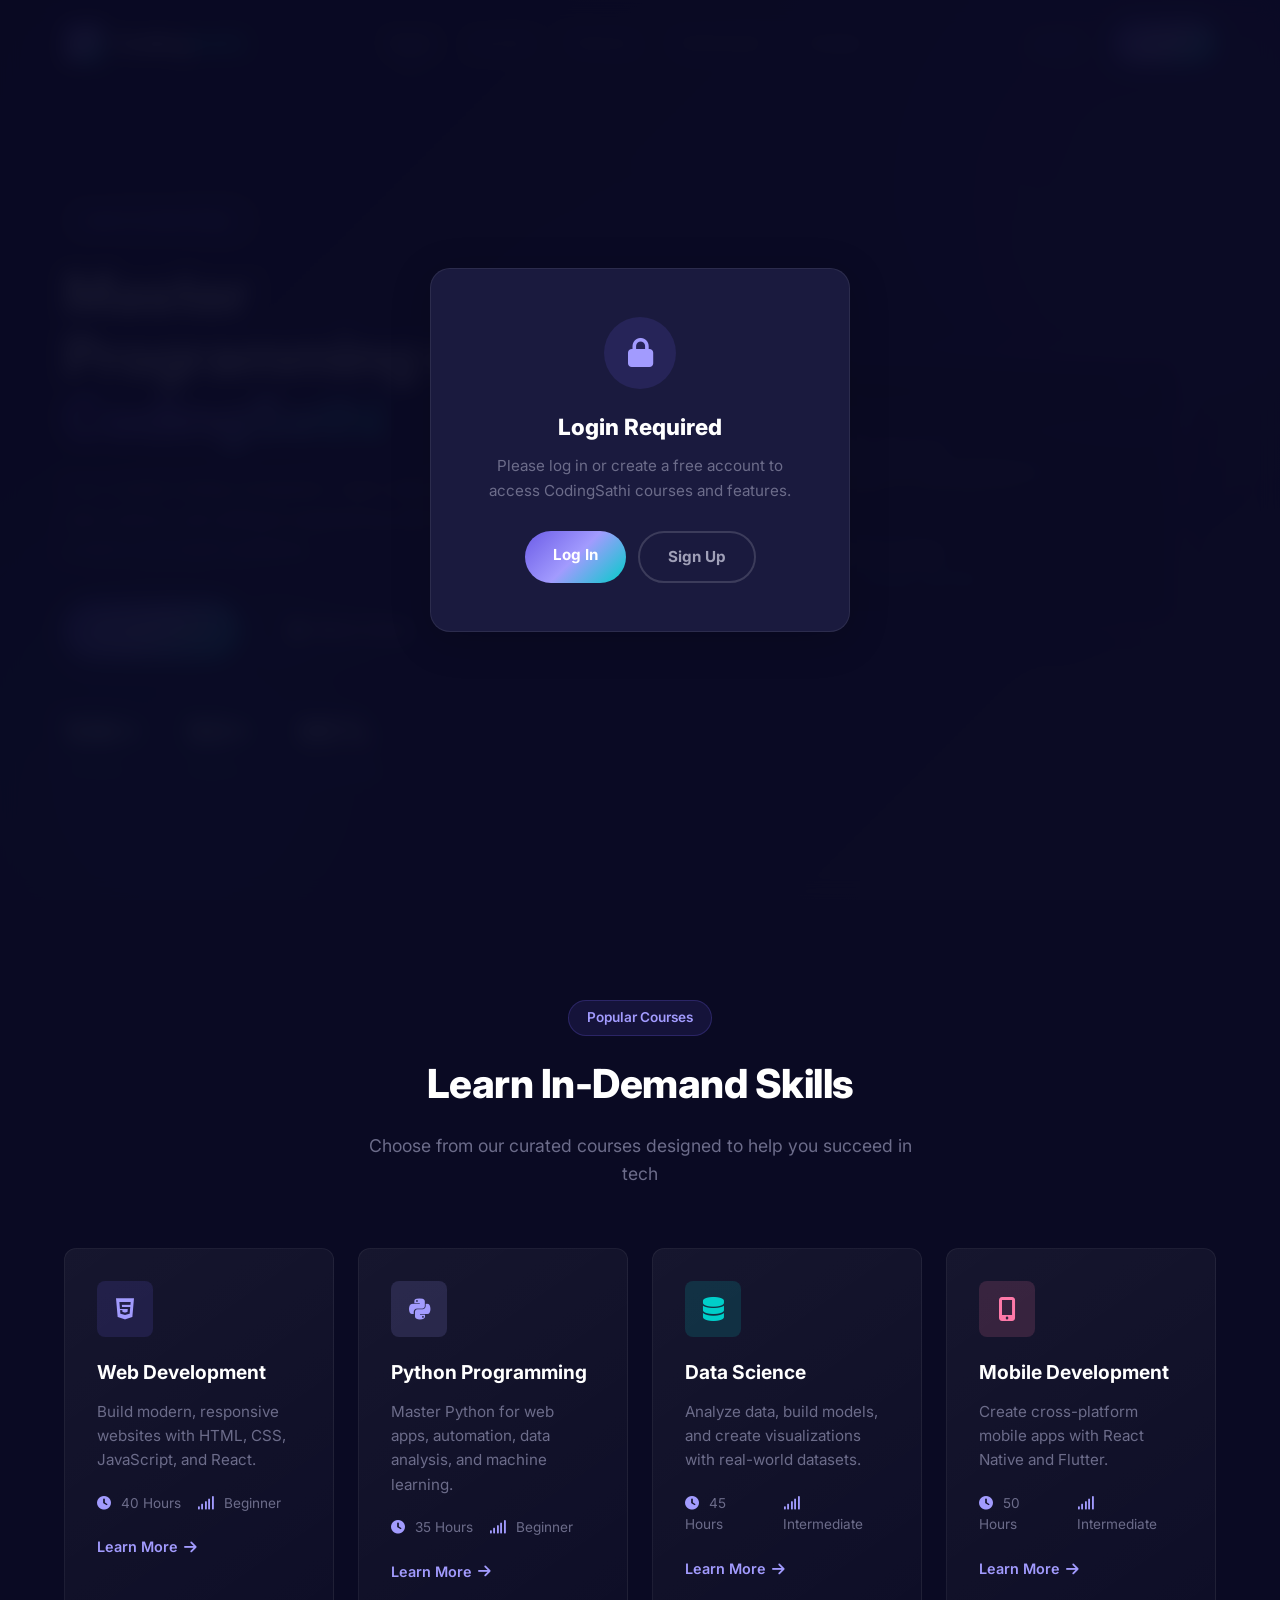
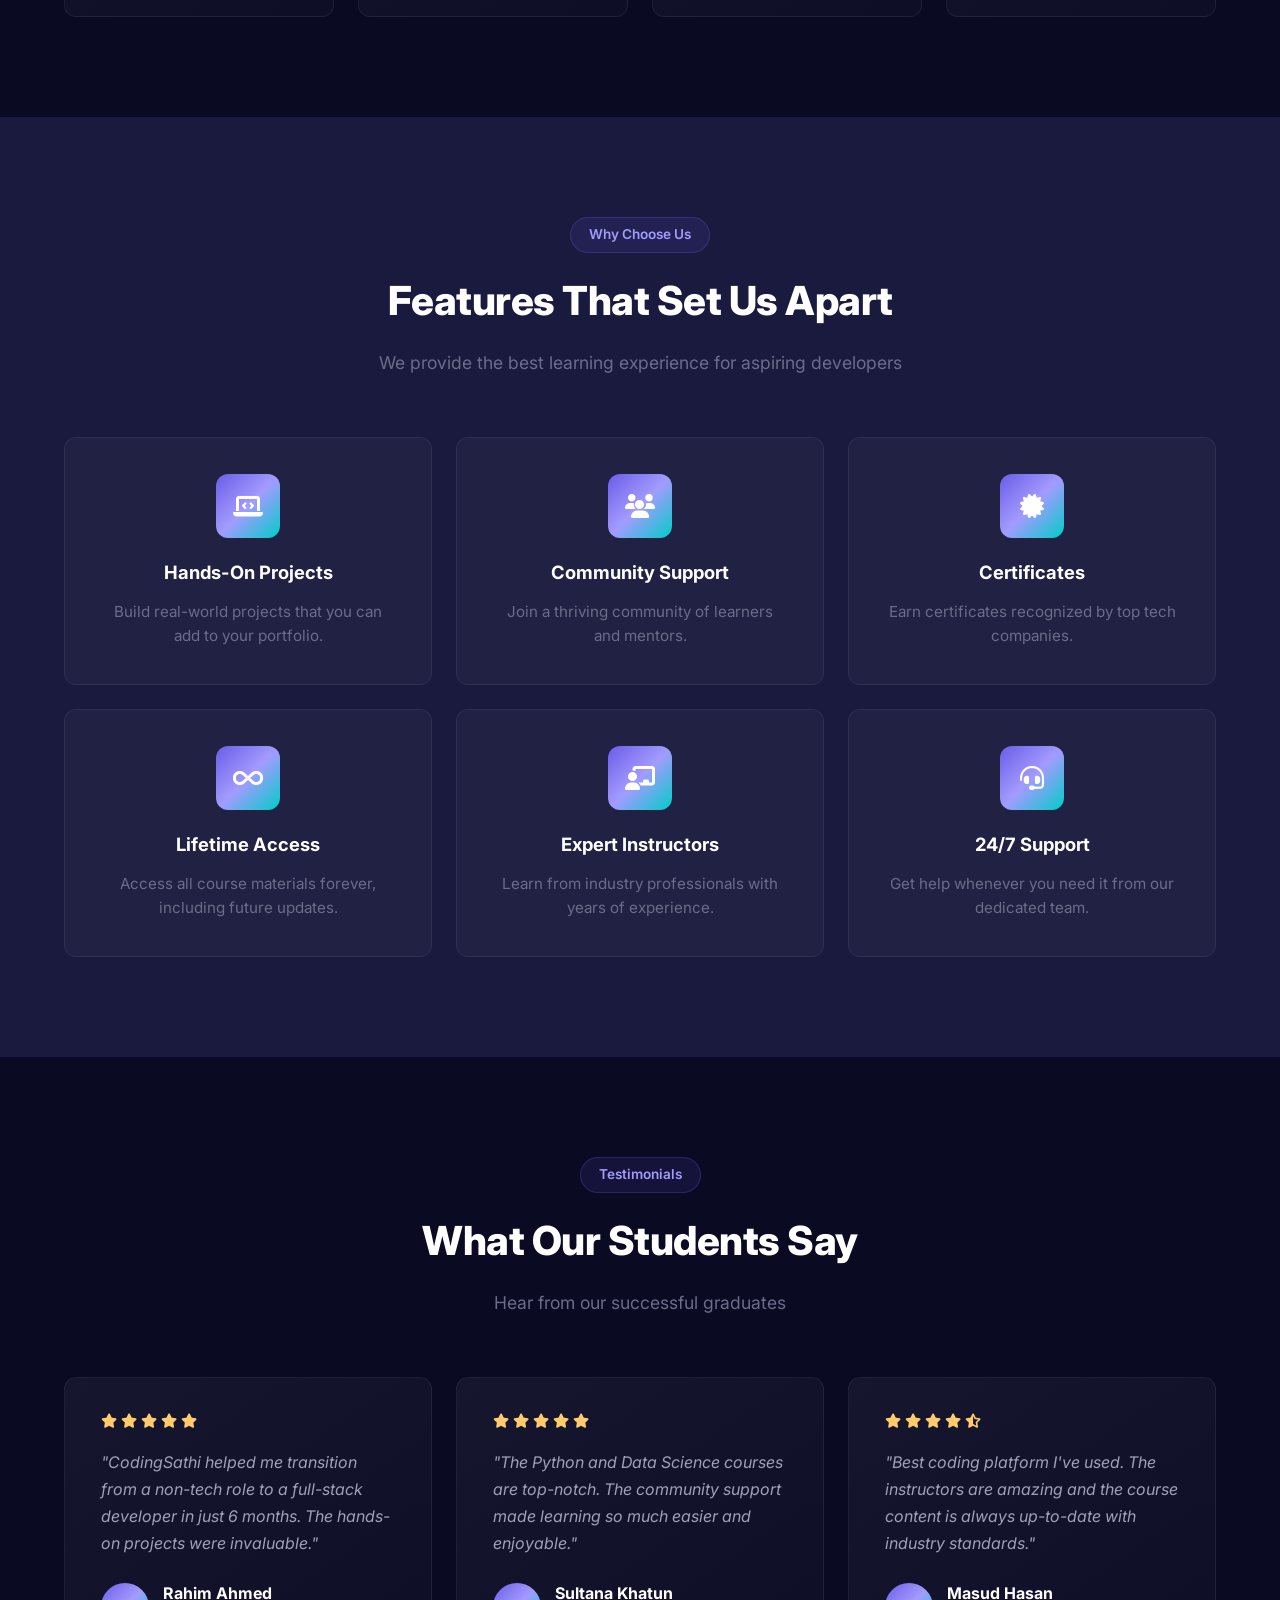
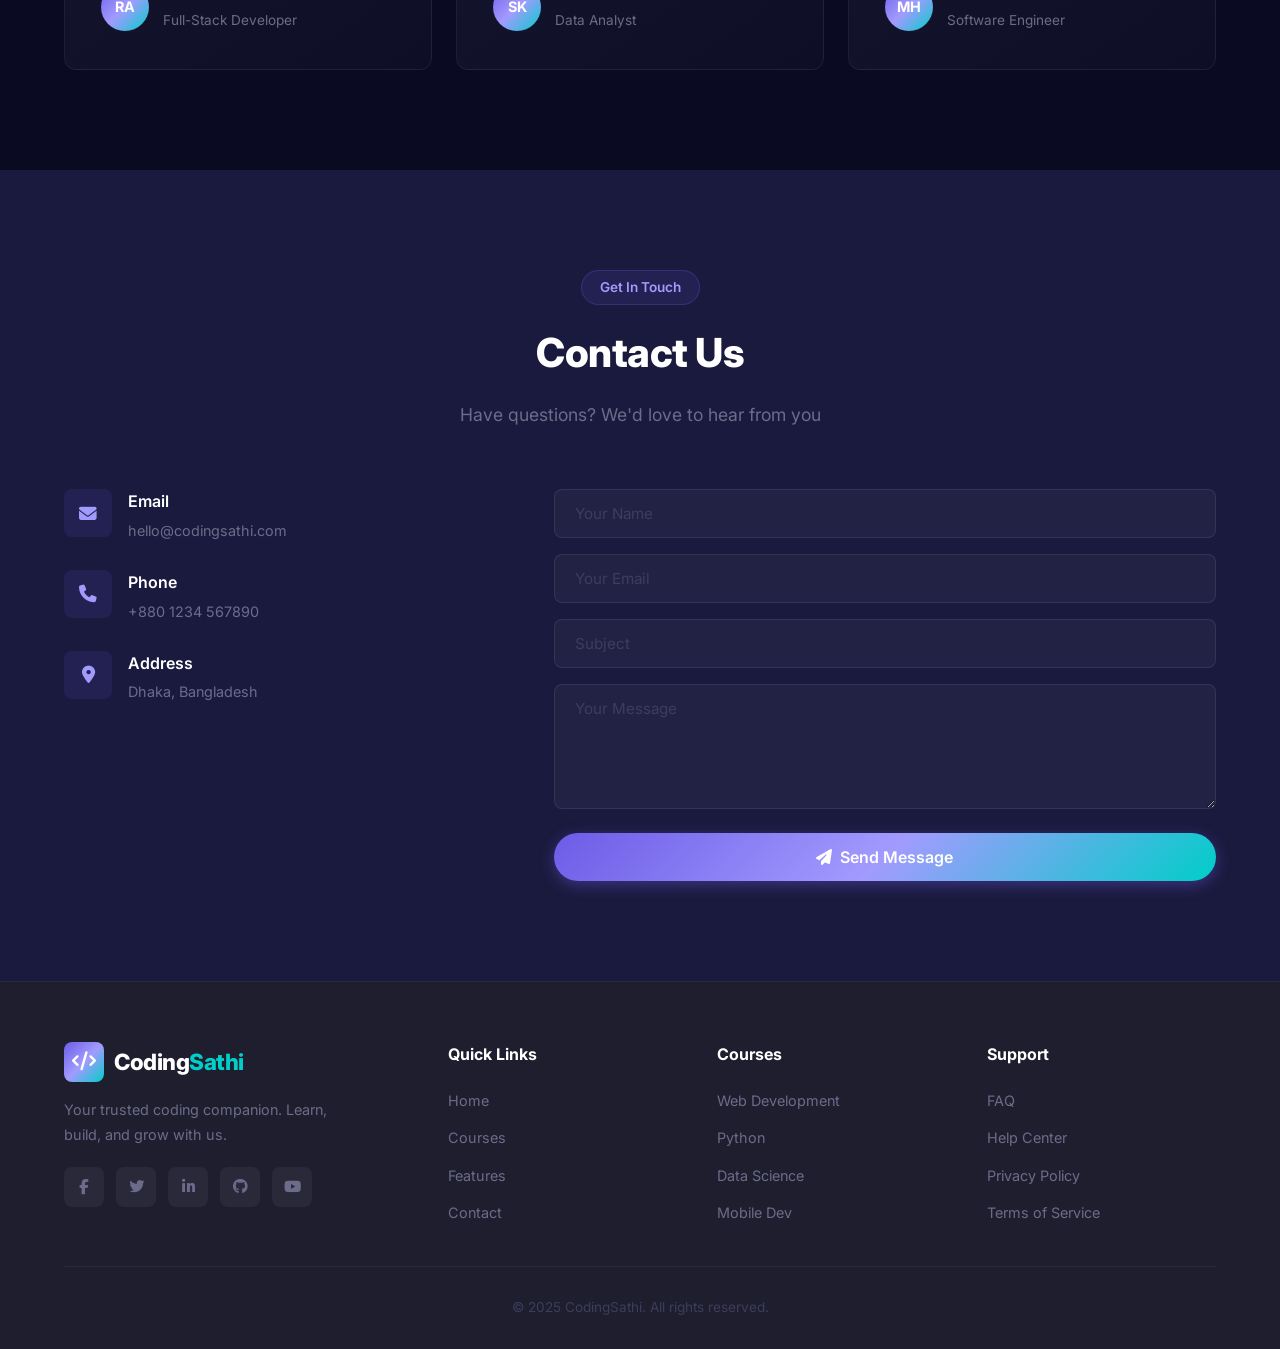
==== commit 75653a49: "feat: add login/signup auth system with access control - Login and signup pages with modern dark the" ====
--- a/index.html
+++ b/index.html
@@ -37,9 +37,9 @@
         </ul>
       </nav>
 
-      <div class="navbar__actions">
-        <a href="#" class="navbar__btn navbar__btn--outline">Log In</a>
-        <a href="#" class="navbar__btn navbar__btn--primary">Sign Up</a>
+      <div class="navbar__actions" id="navActions">
+        <a href="login.html" class="navbar__btn navbar__btn--outline">Log In</a>
+        <a href="signup.html" class="navbar__btn navbar__btn--primary">Sign Up</a>
       </div>
 
       <button class="navbar__toggle" id="navToggle" aria-label="Toggle navigation">
@@ -445,6 +445,39 @@
     </div>
   </footer>
 
+  <!-- Auth Gate -->
+  <div class="auth-gate" id="authGate" style="display:none">
+    <div class="auth-gate__card">
+      <div class="auth-gate__icon"><i class="fas fa-lock"></i></div>
+      <h2>Login Required</h2>
+      <p>Please log in or create a free account to access CodingSathi courses and features.</p>
+      <div class="auth-gate__buttons">
+        <a href="login.html" class="auth-gate__btn auth-gate__btn--primary">Log In</a>
+        <a href="signup.html" class="auth-gate__btn auth-gate__btn--outline">Sign Up</a>
+      </div>
+    </div>
+  </div>
+
+  <script src="js/auth.js"></script>
   <script src="js/main.js"></script>
+  <script>
+    document.addEventListener("DOMContentLoaded", () => {
+      const actions = document.getElementById("navActions");
+      if (Auth.isLoggedIn()) {
+        const user = Auth.getCurrentUser();
+        const initials = user.name.split(" ").map(n => n[0]).join("").toUpperCase().slice(0, 2);
+        actions.innerHTML = `
+          <span style="display:flex;align-items:center;gap:8px;">
+            <span style="width:32px;height:32px;display:flex;align-items:center;justify-content:center;background:linear-gradient(135deg,#6c5ce7,#00cec9);border-radius:50%;color:#fff;font-size:0.7rem;font-weight:700;">${initials}</span>
+            <span style="font-size:0.85rem;font-weight:600;color:#fff;">${Auth.escapeHtml(user.name)}</span>
+          </span>
+          <button onclick="Auth.logout();location.reload();" class="navbar__btn navbar__btn--outline" style="cursor:pointer;background:none;border:1px solid rgba(255,255,255,0.3);color:#a0a0b8;">Log Out</button>
+        `;
+      } else {
+        document.getElementById("authGate").style.display = "flex";
+        document.body.style.overflow = "hidden";
+      }
+    });
+  </script>
 </body>
 </html>
--- a/css/style.css
+++ b/css/style.css
@@ -1105,3 +1105,245 @@
     grid-template-columns: 1fr;
   }
 }
+
+/* ===== AUTH PAGES ===== */
+.auth-page {
+  min-height: 100vh;
+  display: flex;
+  align-items: center;
+  justify-content: center;
+  padding: 40px 24px;
+  background: var(--dark);
+}
+
+.auth-card {
+  width: 100%;
+  max-width: 440px;
+  background: var(--dark-light);
+  border: 1px solid rgba(255, 255, 255, 0.06);
+  border-radius: var(--radius-lg);
+  box-shadow: var(--shadow-lg);
+  overflow: hidden;
+}
+
+.auth-card__header {
+  text-align: center;
+  padding: 40px 32px 24px;
+  background: linear-gradient(135deg, var(--primary) 0%, var(--secondary) 100%);
+}
+
+.auth-card__header h1 {
+  font-size: 1.5rem;
+  font-weight: 800;
+  color: var(--white);
+  margin-bottom: 6px;
+}
+
+.auth-card__header p {
+  font-size: 0.9rem;
+  color: rgba(255, 255, 255, 0.7);
+}
+
+.auth-card__icon {
+  width: 64px;
+  height: 64px;
+  display: flex;
+  align-items: center;
+  justify-content: center;
+  margin: 0 auto 16px;
+  background: rgba(255, 255, 255, 0.15);
+  border-radius: 50%;
+  font-size: 1.5rem;
+  color: var(--white);
+}
+
+.auth-form {
+  padding: 32px;
+}
+
+.auth-form__group {
+  margin-bottom: 20px;
+}
+
+.auth-form__label {
+  display: block;
+  font-size: 0.85rem;
+  font-weight: 600;
+  color: var(--gray-400);
+  margin-bottom: 6px;
+}
+
+.auth-form__input-wrap {
+  display: flex;
+  align-items: center;
+  gap: 12px;
+  padding: 12px 16px;
+  background: rgba(255, 255, 255, 0.04);
+  border: 1px solid rgba(255, 255, 255, 0.08);
+  border-radius: var(--radius-sm);
+  transition: var(--transition);
+}
+
+.auth-form__input-wrap:focus-within {
+  border-color: var(--primary);
+  box-shadow: 0 0 0 3px rgba(108, 92, 231, 0.15);
+}
+
+.auth-form__input-wrap i {
+  color: var(--gray-600);
+  font-size: 0.9rem;
+}
+
+.auth-form__input-wrap input {
+  flex: 1;
+  border: none;
+  background: none;
+  outline: none;
+  font-family: var(--font);
+  font-size: 0.95rem;
+  color: var(--white);
+}
+
+.auth-form__input-wrap input::placeholder {
+  color: var(--gray-700);
+}
+
+.auth-form__error {
+  display: none;
+  padding: 10px 14px;
+  background: rgba(231, 76, 60, 0.15);
+  border: 1px solid rgba(231, 76, 60, 0.3);
+  border-radius: var(--radius-sm);
+  color: #ff6b6b;
+  font-size: 0.85rem;
+  margin-bottom: 16px;
+}
+
+.auth-form__submit {
+  width: 100%;
+  display: flex;
+  align-items: center;
+  justify-content: center;
+  gap: 8px;
+  padding: 14px;
+  background: var(--gradient-primary);
+  color: var(--white);
+  border: none;
+  border-radius: var(--radius-sm);
+  font-family: var(--font);
+  font-size: 1rem;
+  font-weight: 700;
+  cursor: pointer;
+  transition: var(--transition);
+}
+
+.auth-form__submit:hover {
+  transform: translateY(-1px);
+  box-shadow: 0 4px 20px rgba(108, 92, 231, 0.5);
+}
+
+.auth-form__submit--green {
+  background: linear-gradient(135deg, #00cec9, #00b894);
+}
+
+.auth-card__footer {
+  text-align: center;
+  padding: 20px 32px;
+  border-top: 1px solid rgba(255, 255, 255, 0.06);
+  font-size: 0.9rem;
+  color: var(--gray-600);
+}
+
+.auth-card__footer a {
+  color: var(--primary-light);
+  font-weight: 600;
+}
+
+/* Auth gate overlay */
+.auth-gate {
+  position: fixed;
+  inset: 0;
+  z-index: 2000;
+  background: rgba(10, 10, 35, 0.95);
+  backdrop-filter: blur(10px);
+  display: flex;
+  align-items: center;
+  justify-content: center;
+  padding: 24px;
+}
+
+.auth-gate__card {
+  text-align: center;
+  padding: 48px 40px;
+  background: var(--dark-light);
+  border: 1px solid rgba(255, 255, 255, 0.08);
+  border-radius: var(--radius-lg);
+  box-shadow: var(--shadow-lg);
+  max-width: 420px;
+  width: 100%;
+}
+
+.auth-gate__icon {
+  width: 72px;
+  height: 72px;
+  display: flex;
+  align-items: center;
+  justify-content: center;
+  margin: 0 auto 20px;
+  background: rgba(108, 92, 231, 0.15);
+  border-radius: 50%;
+  font-size: 1.8rem;
+  color: var(--primary-light);
+}
+
+.auth-gate__card h2 {
+  font-size: 1.4rem;
+  font-weight: 800;
+  color: var(--white);
+  margin-bottom: 10px;
+}
+
+.auth-gate__card p {
+  font-size: 0.95rem;
+  color: var(--gray-600);
+  margin-bottom: 28px;
+  line-height: 1.6;
+}
+
+.auth-gate__buttons {
+  display: flex;
+  gap: 12px;
+  justify-content: center;
+}
+
+.auth-gate__btn {
+  padding: 12px 28px;
+  border-radius: var(--radius-full);
+  font-family: var(--font);
+  font-size: 0.95rem;
+  font-weight: 700;
+  cursor: pointer;
+  transition: var(--transition);
+  border: none;
+}
+
+.auth-gate__btn--primary {
+  background: var(--gradient-primary);
+  color: var(--white);
+}
+
+.auth-gate__btn--primary:hover {
+  transform: translateY(-2px);
+  box-shadow: var(--shadow-glow);
+}
+
+.auth-gate__btn--outline {
+  background: none;
+  border: 2px solid rgba(255, 255, 255, 0.15);
+  color: var(--gray-400);
+}
+
+.auth-gate__btn--outline:hover {
+  border-color: var(--primary-light);
+  color: var(--white);
+}
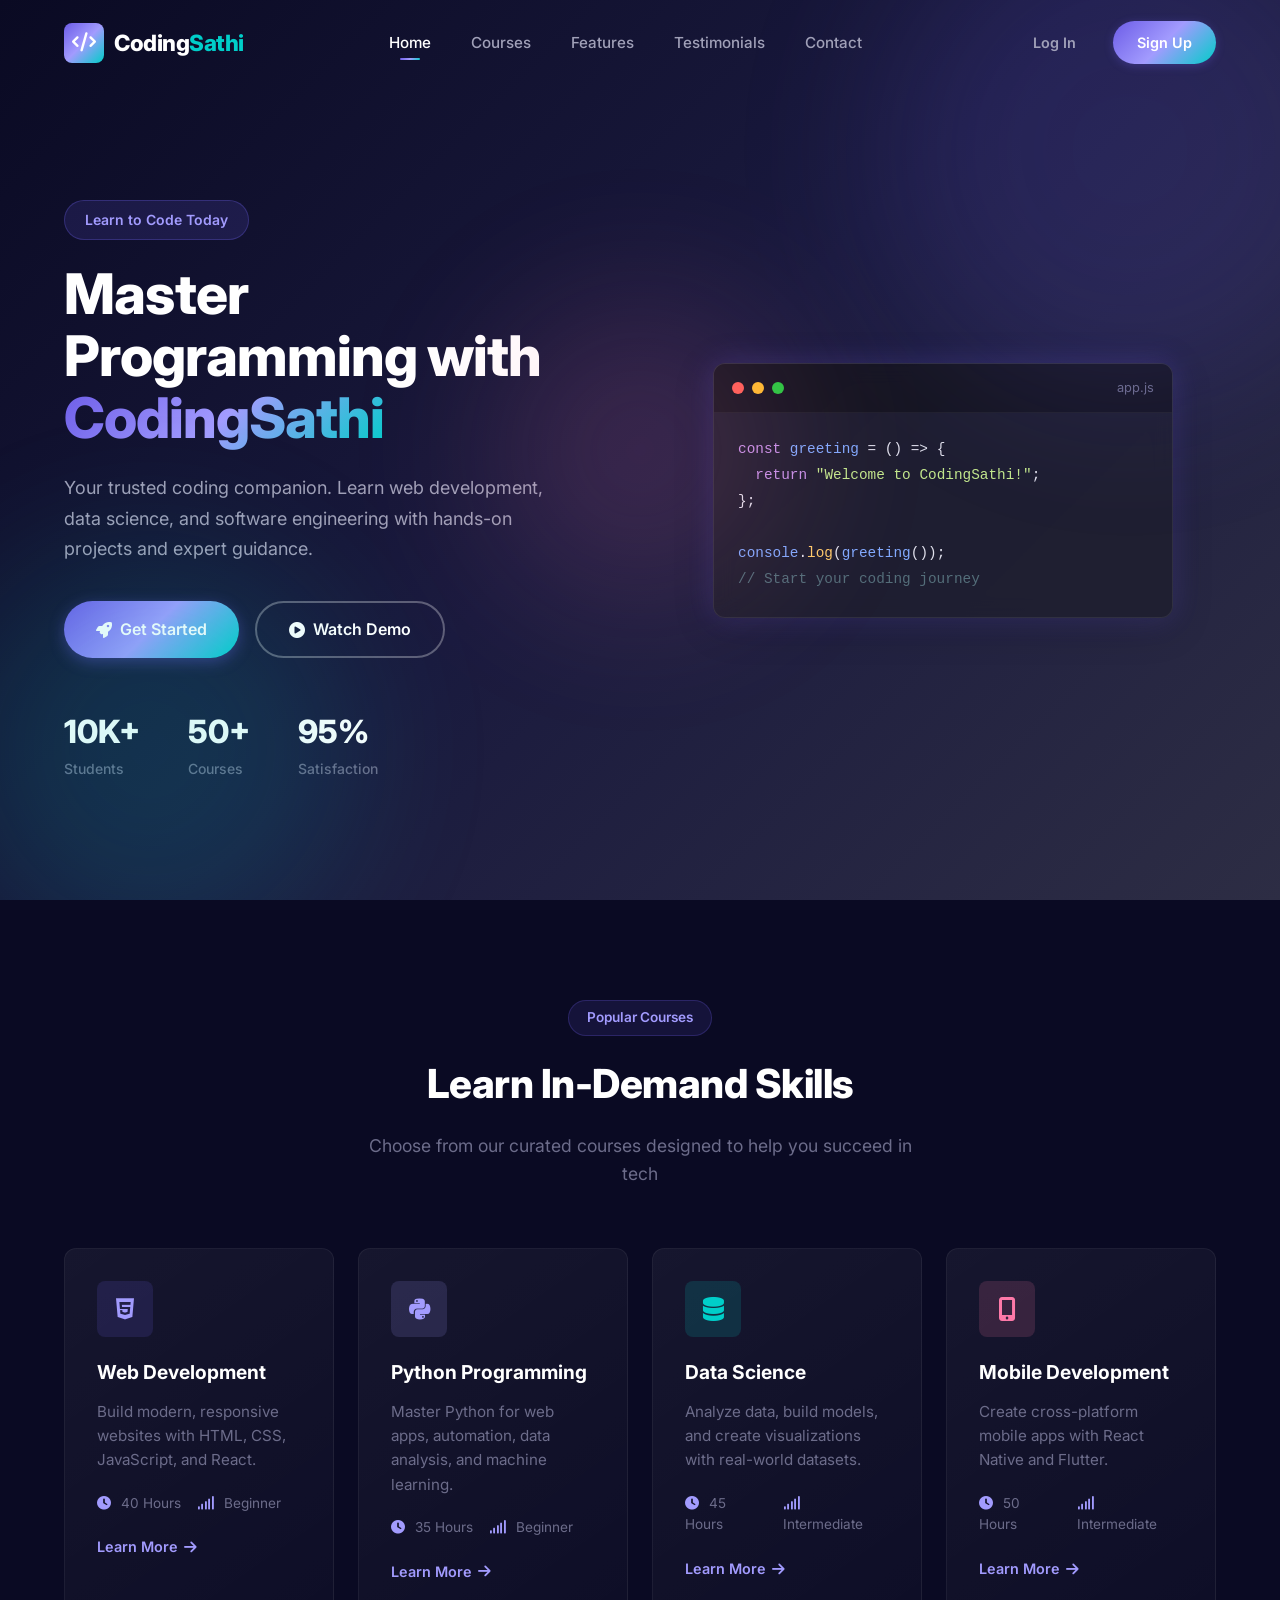
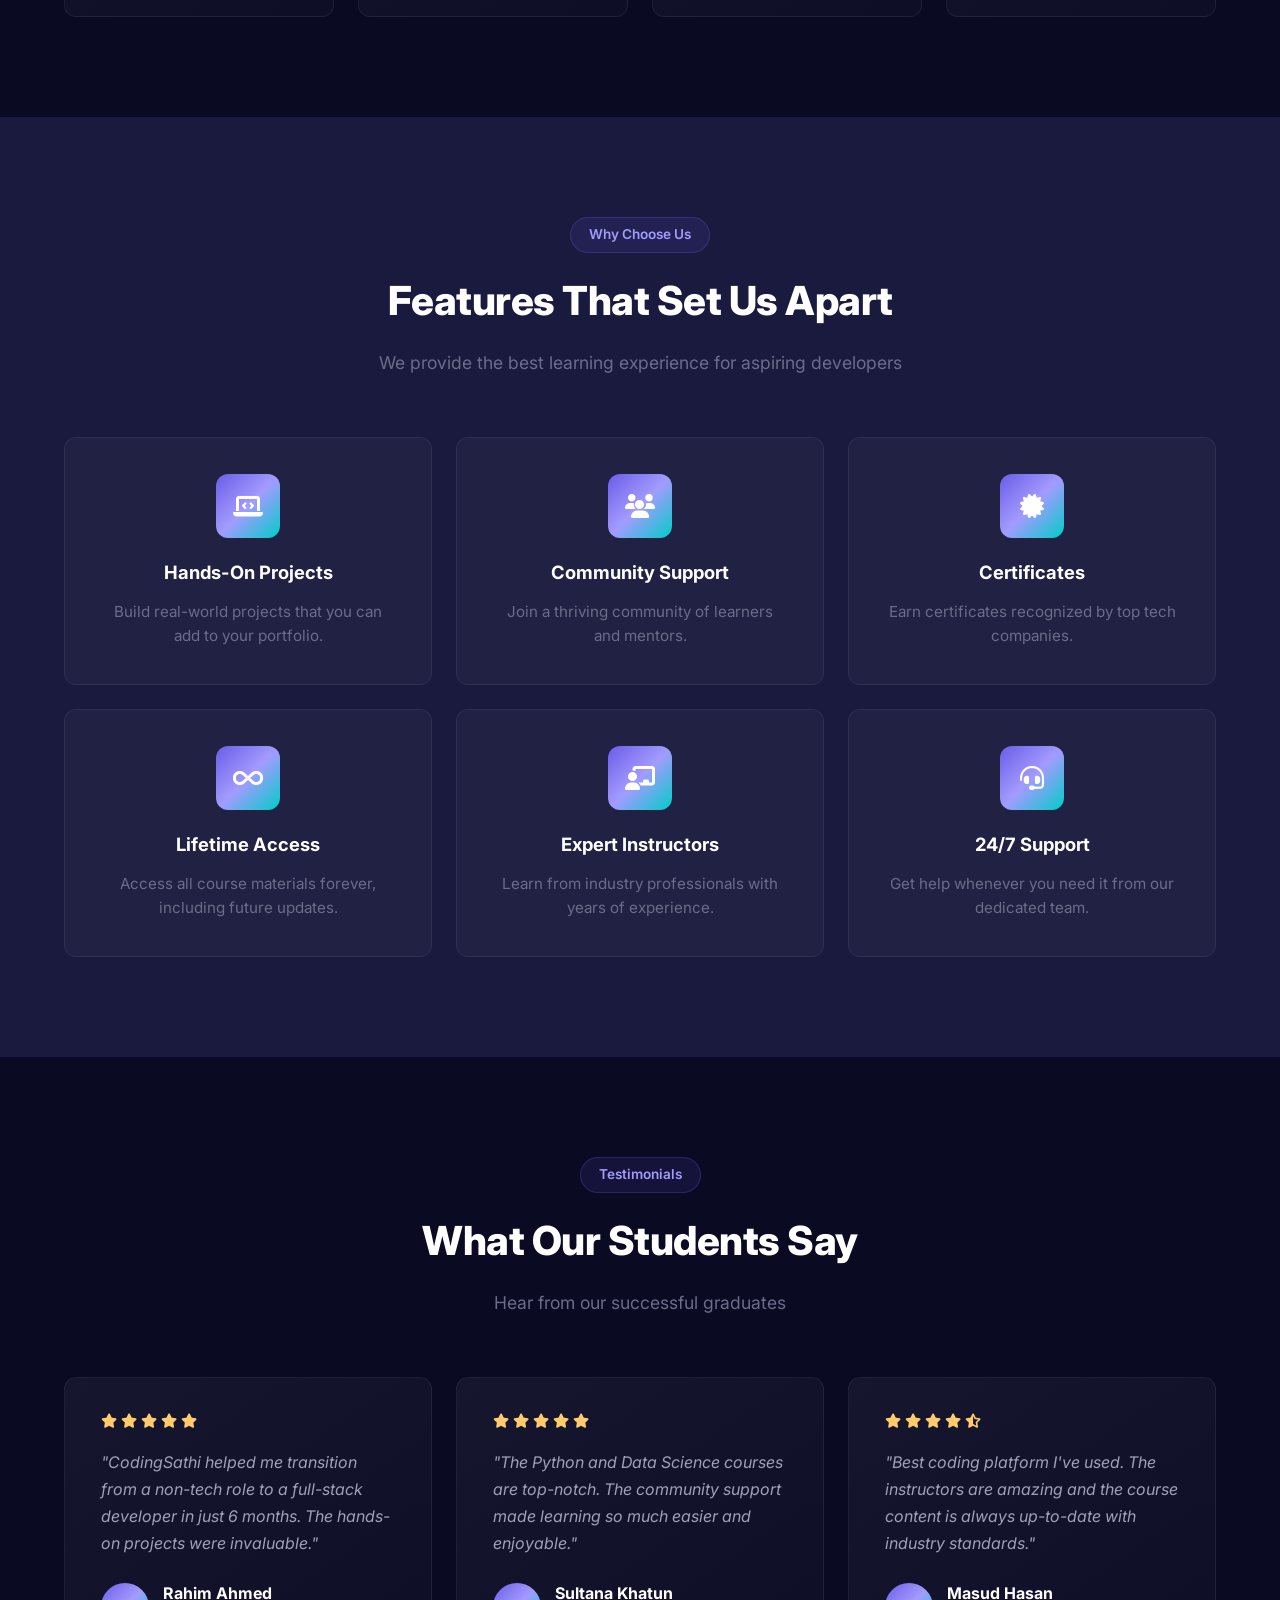
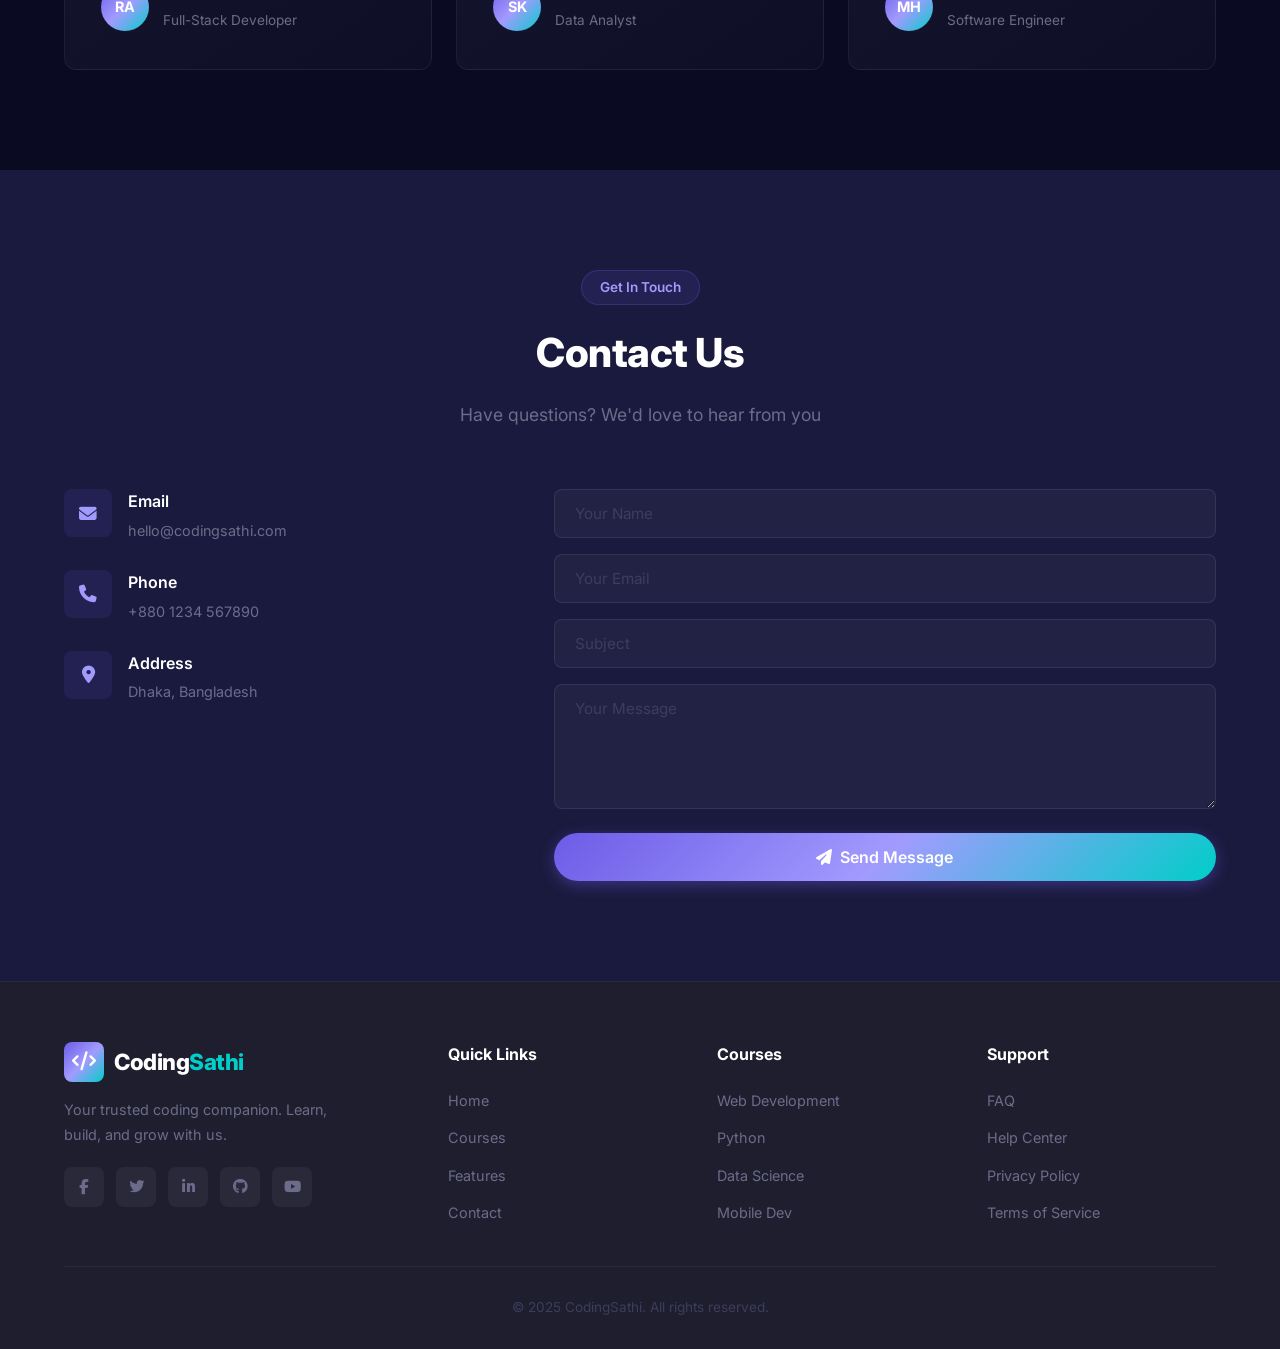
==== commit 9aeea7e3: "fix: allow home page access without login Co-Authored-By: MINHAJ AHMAD <minhajme99@gmail.com>" ====
--- a/index.html
+++ b/index.html
@@ -445,19 +445,6 @@
     </div>
   </footer>
 
-  <!-- Auth Gate -->
-  <div class="auth-gate" id="authGate" style="display:none">
-    <div class="auth-gate__card">
-      <div class="auth-gate__icon"><i class="fas fa-lock"></i></div>
-      <h2>Login Required</h2>
-      <p>Please log in or create a free account to access CodingSathi courses and features.</p>
-      <div class="auth-gate__buttons">
-        <a href="login.html" class="auth-gate__btn auth-gate__btn--primary">Log In</a>
-        <a href="signup.html" class="auth-gate__btn auth-gate__btn--outline">Sign Up</a>
-      </div>
-    </div>
-  </div>
-
   <script src="js/auth.js"></script>
   <script src="js/main.js"></script>
   <script>
@@ -473,9 +460,6 @@
           </span>
           <button onclick="Auth.logout();location.reload();" class="navbar__btn navbar__btn--outline" style="cursor:pointer;background:none;border:1px solid rgba(255,255,255,0.3);color:#a0a0b8;">Log Out</button>
         `;
-      } else {
-        document.getElementById("authGate").style.display = "flex";
-        document.body.style.overflow = "hidden";
       }
     });
   </script>
